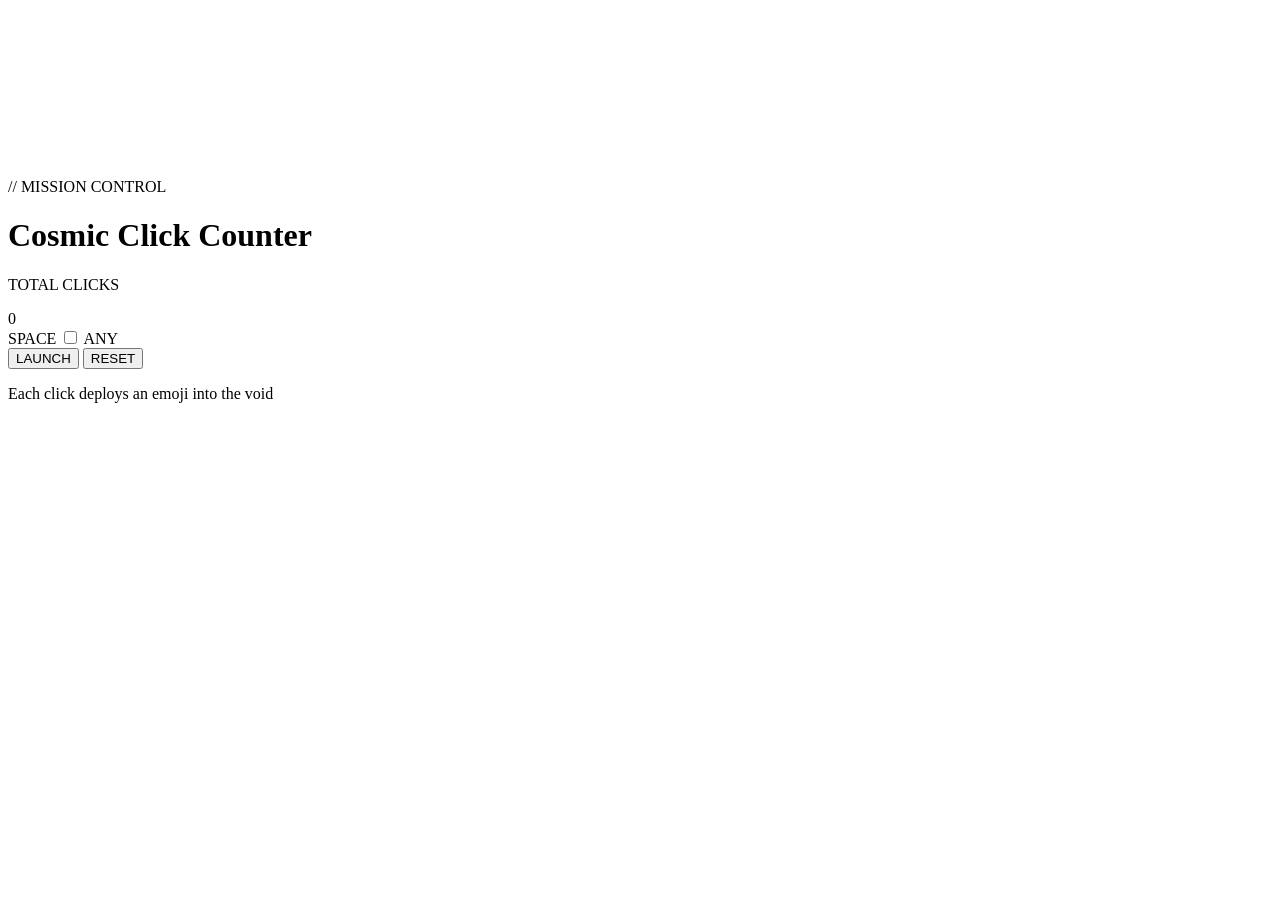
==== index.html @ 3d2c786d "updated favicon" ====
<!DOCTYPE html>
<html lang="en">
<head>
  <meta charset="UTF-8">
  <meta name="viewport" content="width=device-width, initial-scale=1.0">
  <title>Cosmic Click Counter</title>
  <link rel="preconnect" href="https://fonts.googleapis.com">
  <link rel="preconnect" href="https://fonts.gstatic.com" crossorigin>
  <link href="https://fonts.googleapis.com/css2?family=Orbitron:wght@400;700;900&display=swap" rel="stylesheet">
  <link rel="stylesheet" href="styles.css">
  <link rel="icon" href="favicon.svg" type="image/svg+xml"/>
  <link rel="apple-touch-icon" href="favicon.svg" type="image/svg+xml"/>
</head>
<body>
  <canvas id="stars"></canvas>

  <main class="container">
    <header class="header">
      <p class="subtitle">// MISSION CONTROL</p>
      <h1>Cosmic Click Counter</h1>
    </header>

    <section class="counter-panel">
      <p class="counter-label">TOTAL CLICKS</p>
      <div class="counter-display" id="counter">0</div>
    </section>

    <div class="emoji-toggle">
      <span class="toggle-label active" id="spaceLabel">SPACE</span>
      <label class="toggle-switch">
        <input type="checkbox" id="emojiToggle" aria-label="Toggle between space and any emojis">
        <span class="toggle-slider"></span>
      </label>
      <span class="toggle-label" id="anyLabel">ANY</span>
    </div>

    <div class="button-row">
      <button class="launch-btn" id="launchBtn" type="button">
        <span class="btn-glow"></span>
        <span class="btn-text">LAUNCH</span>
      </button>
      <button class="reset-btn" id="resetBtn" type="button">RESET</button>
    </div>

    <p class="hint">Each click deploys an emoji into the void</p>
  </main>

  <div id="emojiLayer"></div>

  <script src="unicode16-emojis.js"></script>
  <script src="space-emojis.js"></script>
  <script src="script.js"></script>
</body>
</html>
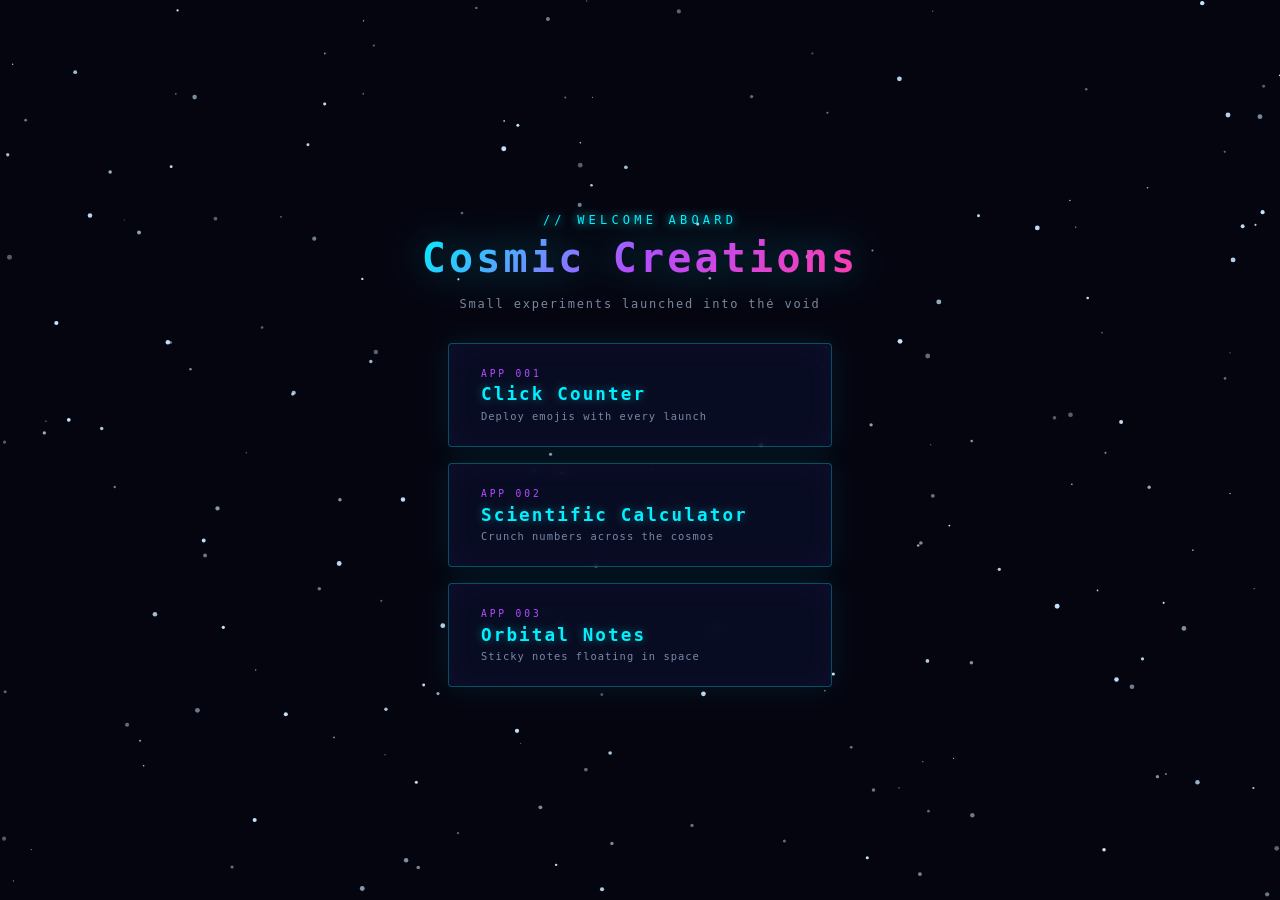
==== commit 00cd7d13: "added calculator and note-taking pages" ====
--- a/index.html
+++ b/index.html
@@ -3,52 +3,45 @@
 <head>
   <meta charset="UTF-8">
   <meta name="viewport" content="width=device-width, initial-scale=1.0">
-  <title>Cosmic Click Counter</title>
+  <title>Cosmic Creations</title>
   <link rel="preconnect" href="https://fonts.googleapis.com">
   <link rel="preconnect" href="https://fonts.gstatic.com" crossorigin>
   <link href="https://fonts.googleapis.com/css2?family=Orbitron:wght@400;700;900&display=swap" rel="stylesheet">
   <link rel="stylesheet" href="styles.css">
-  <link rel="icon" href="favicon.svg" type="image/svg+xml"/>
-  <link rel="apple-touch-icon" href="favicon.svg" type="image/svg+xml"/>
+  <link rel="icon" href="favicon.png" sizes="288x291" type="image/png"/>
+  <link rel="icon" href="favicon.svg" sizes="any" type="image/svg+xml"/>
+  <link rel="apple-touch-icon" href="favicon.png" sizes="any" type="image/png"/>
 </head>
 <body>
   <canvas id="stars"></canvas>
 
   <main class="container">
     <header class="header">
-      <p class="subtitle">// MISSION CONTROL</p>
-      <h1>Cosmic Click Counter</h1>
+      <p class="subtitle">// WELCOME ABOARD</p>
+      <h1>Cosmic Creations</h1>
     </header>
 
-    <section class="counter-panel">
-      <p class="counter-label">TOTAL CLICKS</p>
-      <div class="counter-display" id="counter">0</div>
-    </section>
+    <p class="home-tagline">Small experiments launched into the void</p>
 
-    <div class="emoji-toggle">
-      <span class="toggle-label active" id="spaceLabel">SPACE</span>
-      <label class="toggle-switch">
-        <input type="checkbox" id="emojiToggle" aria-label="Toggle between space and any emojis">
-        <span class="toggle-slider"></span>
-      </label>
-      <span class="toggle-label" id="anyLabel">ANY</span>
-    </div>
-
-    <div class="button-row">
-      <button class="launch-btn" id="launchBtn" type="button">
-        <span class="btn-glow"></span>
-        <span class="btn-text">LAUNCH</span>
-      </button>
-      <button class="reset-btn" id="resetBtn" type="button">RESET</button>
-    </div>
-
-    <p class="hint">Each click deploys an emoji into the void</p>
+    <nav class="app-list" aria-label="Apps">
+      <a class="app-card" href="click-counter.html">
+        <span class="app-card-label">APP 001</span>
+        <span class="app-card-title">Click Counter</span>
+        <span class="app-card-desc">Deploy emojis with every launch</span>
+      </a>
+      <a class="app-card" href="scientific-calculator.html">
+        <span class="app-card-label">APP 002</span>
+        <span class="app-card-title">Scientific Calculator</span>
+        <span class="app-card-desc">Crunch numbers across the cosmos</span>
+      </a>
+      <a class="app-card" href="notes.html">
+        <span class="app-card-label">APP 003</span>
+        <span class="app-card-title">Orbital Notes</span>
+        <span class="app-card-desc">Sticky notes floating in space</span>
+      </a>
+    </nav>
   </main>
 
-  <div id="emojiLayer"></div>
-
-  <script src="unicode16-emojis.js"></script>
-  <script src="space-emojis.js"></script>
-  <script src="script.js"></script>
+  <script src="stars.js"></script>
 </body>
 </html>
--- a/styles.css
+++ b/styles.css
@@ -0,0 +1,710 @@
+*,
+*::before,
+*::after {
+  box-sizing: border-box;
+  margin: 0;
+  padding: 0;
+}
+
+:root {
+  --space-bg: #050510;
+  --neon-cyan: #00f0ff;
+  --neon-purple: #b44dff;
+  --neon-pink: #ff3cac;
+  --panel-bg: rgba(10, 15, 40, 0.75);
+  --text-dim: rgba(200, 220, 255, 0.6);
+}
+
+html,
+body {
+  width: 100%;
+  height: 100%;
+  overflow: hidden;
+  font-family: "Orbitron", monospace;
+  background: var(--space-bg);
+  color: #e8f4ff;
+}
+
+body:has(.container--calc) {
+  overflow-y: auto;
+}
+
+body.notes-body {
+  overflow: hidden;
+}
+
+.notes-toolbar {
+  position: fixed;
+  top: 0;
+  left: 0;
+  right: 0;
+  z-index: 10;
+  display: flex;
+  align-items: center;
+  justify-content: space-between;
+  gap: 1rem;
+  padding: 0.75rem 1.25rem;
+  border-bottom: 1px solid rgba(0, 240, 255, 0.25);
+  background: rgba(5, 8, 25, 0.85);
+  backdrop-filter: blur(10px);
+}
+
+.notes-toolbar-start {
+  display: flex;
+  align-items: center;
+  gap: 1rem;
+}
+
+.notes-toolbar-title {
+  font-size: 0.75rem;
+  font-weight: 700;
+  letter-spacing: 0.2em;
+  color: var(--neon-cyan);
+  text-shadow: 0 0 10px rgba(0, 240, 255, 0.4);
+}
+
+.notes-toolbar-actions {
+  display: flex;
+  flex-wrap: wrap;
+  gap: 0.5rem;
+}
+
+.notes-btn {
+  padding: 0.5rem 0.85rem;
+  font-family: inherit;
+  font-size: 0.6rem;
+  font-weight: 700;
+  letter-spacing: 0.12em;
+  color: var(--text-dim);
+  background: rgba(10, 15, 40, 0.9);
+  border: 1px solid rgba(0, 240, 255, 0.25);
+  border-radius: 4px;
+  cursor: pointer;
+  transition: color 0.2s ease, border-color 0.2s ease, box-shadow 0.2s ease;
+}
+
+.notes-btn:hover {
+  color: #e8f4ff;
+  border-color: var(--neon-cyan);
+  box-shadow: 0 0 12px rgba(0, 240, 255, 0.2);
+}
+
+.notes-btn--primary {
+  color: #fff;
+  border-color: var(--neon-cyan);
+  background: linear-gradient(135deg, rgba(0, 240, 255, 0.15), rgba(180, 77, 255, 0.25));
+  box-shadow: 0 0 12px rgba(0, 240, 255, 0.2);
+}
+
+.notes-board {
+  position: fixed;
+  inset: 0;
+  z-index: 1;
+  padding-top: 3.5rem;
+  overflow: hidden;
+}
+
+.note {
+  position: absolute;
+  display: flex;
+  flex-direction: column;
+  border: 1px solid rgba(0, 240, 255, 0.35);
+  border-radius: 4px;
+  background: var(--panel-bg);
+  box-shadow:
+    0 0 24px rgba(0, 240, 255, 0.12),
+    inset 0 0 24px rgba(180, 77, 255, 0.05);
+  backdrop-filter: blur(8px);
+  overflow: hidden;
+}
+
+.note--dragging {
+  cursor: grabbing;
+  box-shadow:
+    0 0 32px rgba(0, 240, 255, 0.3),
+    inset 0 0 24px rgba(180, 77, 255, 0.08);
+}
+
+.note--resizing {
+  box-shadow:
+    0 0 32px rgba(180, 77, 255, 0.3),
+    inset 0 0 24px rgba(180, 77, 255, 0.08);
+}
+
+.note-header {
+  display: flex;
+  align-items: center;
+  gap: 0.35rem;
+  padding: 0.45rem 0.5rem;
+  border-bottom: 1px solid rgba(0, 240, 255, 0.2);
+  cursor: grab;
+  user-select: none;
+}
+
+.note--dragging .note-header {
+  cursor: grabbing;
+}
+
+.note-drag-handle {
+  font-size: 0.75rem;
+  color: var(--text-dim);
+  line-height: 1;
+}
+
+.note-title {
+  flex: 1;
+  min-width: 0;
+  font-family: inherit;
+  font-size: 0.65rem;
+  font-weight: 700;
+  letter-spacing: 0.08em;
+  color: var(--neon-cyan);
+  background: transparent;
+  border: none;
+  outline: none;
+}
+
+.note-title::placeholder {
+  color: rgba(0, 240, 255, 0.35);
+}
+
+.note-delete {
+  flex-shrink: 0;
+  width: 1.4rem;
+  height: 1.4rem;
+  font-size: 1rem;
+  line-height: 1;
+  color: var(--text-dim);
+  background: transparent;
+  border: 1px solid transparent;
+  border-radius: 4px;
+  cursor: pointer;
+  transition: color 0.2s ease, border-color 0.2s ease;
+}
+
+.note-delete:hover {
+  color: var(--neon-pink);
+  border-color: rgba(255, 60, 172, 0.4);
+}
+
+.note-content {
+  flex: 1;
+  min-height: 0;
+  width: 100%;
+  padding: 0.65rem 0.75rem;
+  font-family: inherit;
+  font-size: 0.65rem;
+  letter-spacing: 0.05em;
+  line-height: 1.5;
+  color: #e8f4ff;
+  background: transparent;
+  border: none;
+  outline: none;
+  resize: none;
+}
+
+.note-content::placeholder {
+  color: var(--text-dim);
+}
+
+.note-resize-handle {
+  position: absolute;
+  right: 0;
+  bottom: 0;
+  width: 1rem;
+  height: 1rem;
+  cursor: nwse-resize;
+  border-right: 2px solid rgba(0, 240, 255, 0.45);
+  border-bottom: 2px solid rgba(0, 240, 255, 0.45);
+  border-bottom-right-radius: 4px;
+}
+
+.note-resize-handle:hover {
+  border-color: var(--neon-cyan);
+  box-shadow: 0 0 8px rgba(0, 240, 255, 0.35);
+}
+
+#stars {
+  position: fixed;
+  inset: 0;
+  z-index: 0;
+  pointer-events: none;
+}
+
+.container {
+  position: relative;
+  z-index: 1;
+  display: flex;
+  flex-direction: column;
+  align-items: center;
+  justify-content: center;
+  min-height: 100vh;
+  gap: 2rem;
+  padding: 2rem;
+}
+
+.header {
+  text-align: center;
+}
+
+.subtitle {
+  font-size: 0.75rem;
+  letter-spacing: 0.35em;
+  color: var(--neon-cyan);
+  margin-bottom: 0.5rem;
+  text-shadow: 0 0 10px var(--neon-cyan);
+}
+
+.header h1 {
+  font-size: clamp(1.5rem, 4vw, 2.5rem);
+  font-weight: 900;
+  letter-spacing: 0.08em;
+  background: linear-gradient(135deg, var(--neon-cyan), var(--neon-purple), var(--neon-pink));
+  -webkit-background-clip: text;
+  background-clip: text;
+  -webkit-text-fill-color: transparent;
+  filter: drop-shadow(0 0 20px rgba(0, 240, 255, 0.4));
+}
+
+.counter-panel {
+  text-align: center;
+  padding: 2rem 3.5rem;
+  border: 1px solid rgba(0, 240, 255, 0.3);
+  border-radius: 4px;
+  background: var(--panel-bg);
+  box-shadow:
+    0 0 30px rgba(0, 240, 255, 0.1),
+    inset 0 0 30px rgba(180, 77, 255, 0.05);
+  backdrop-filter: blur(8px);
+}
+
+.counter-label {
+  font-size: 0.7rem;
+  letter-spacing: 0.3em;
+  color: var(--text-dim);
+  margin-bottom: 0.75rem;
+}
+
+.counter-display {
+  font-size: clamp(3rem, 10vw, 5rem);
+  font-weight: 700;
+  color: var(--neon-cyan);
+  text-shadow:
+    0 0 10px var(--neon-cyan),
+    0 0 30px rgba(0, 240, 255, 0.5);
+  line-height: 1;
+  transition: transform 0.15s ease;
+}
+
+.counter-display.pulse {
+  transform: scale(1.08);
+}
+
+.emoji-toggle {
+  display: flex;
+  align-items: center;
+  gap: 0.75rem;
+}
+
+.toggle-label {
+  font-size: 0.65rem;
+  letter-spacing: 0.2em;
+  color: var(--text-dim);
+  transition: color 0.2s ease, text-shadow 0.2s ease;
+}
+
+.toggle-label.active {
+  color: var(--neon-cyan);
+  text-shadow: 0 0 10px var(--neon-cyan);
+}
+
+.toggle-switch {
+  position: relative;
+  display: inline-block;
+  width: 52px;
+  height: 28px;
+  flex-shrink: 0;
+}
+
+.toggle-switch input {
+  opacity: 0;
+  width: 0;
+  height: 0;
+}
+
+.toggle-slider {
+  position: absolute;
+  inset: 0;
+  cursor: pointer;
+  background: rgba(10, 15, 40, 0.9);
+  border: 1px solid rgba(0, 240, 255, 0.3);
+  border-radius: 28px;
+  transition: border-color 0.2s ease, box-shadow 0.2s ease;
+}
+
+.toggle-slider::before {
+  content: "";
+  position: absolute;
+  height: 20px;
+  width: 20px;
+  left: 3px;
+  bottom: 3px;
+  background: var(--neon-cyan);
+  border-radius: 50%;
+  box-shadow: 0 0 10px var(--neon-cyan);
+  transition: transform 0.2s ease, background 0.2s ease, box-shadow 0.2s ease;
+}
+
+.toggle-switch input:checked + .toggle-slider {
+  border-color: rgba(255, 60, 172, 0.5);
+  box-shadow: 0 0 15px rgba(255, 60, 172, 0.2);
+}
+
+.toggle-switch input:checked + .toggle-slider::before {
+  transform: translateX(24px);
+  background: var(--neon-pink);
+  box-shadow: 0 0 10px var(--neon-pink);
+}
+
+.toggle-switch input:focus-visible + .toggle-slider {
+  outline: 2px solid var(--neon-purple);
+  outline-offset: 2px;
+}
+
+.button-row {
+  display: flex;
+  gap: 1rem;
+  flex-wrap: wrap;
+  justify-content: center;
+}
+
+.launch-btn {
+  position: relative;
+  padding: 1.1rem 3rem;
+  font-family: inherit;
+  font-size: 1rem;
+  font-weight: 700;
+  letter-spacing: 0.25em;
+  color: #fff;
+  background: linear-gradient(135deg, rgba(0, 240, 255, 0.15), rgba(180, 77, 255, 0.25));
+  border: 2px solid var(--neon-cyan);
+  border-radius: 4px;
+  cursor: pointer;
+  overflow: hidden;
+  transition: transform 0.1s ease, box-shadow 0.2s ease;
+  box-shadow:
+    0 0 20px rgba(0, 240, 255, 0.3),
+    inset 0 0 20px rgba(0, 240, 255, 0.05);
+}
+
+.launch-btn:hover {
+  box-shadow:
+    0 0 40px rgba(0, 240, 255, 0.5),
+    0 0 60px rgba(180, 77, 255, 0.3),
+    inset 0 0 20px rgba(0, 240, 255, 0.1);
+}
+
+.launch-btn:active {
+  transform: scale(0.96);
+}
+
+.reset-btn {
+  padding: 1.1rem 2rem;
+  font-family: inherit;
+  font-size: 0.85rem;
+  font-weight: 700;
+  letter-spacing: 0.25em;
+  color: var(--text-dim);
+  background: transparent;
+  border: 1px solid rgba(255, 60, 172, 0.4);
+  border-radius: 4px;
+  cursor: pointer;
+  transition: transform 0.1s ease, color 0.2s ease, box-shadow 0.2s ease, border-color 0.2s ease;
+}
+
+.reset-btn:hover {
+  color: var(--neon-pink);
+  border-color: var(--neon-pink);
+  box-shadow: 0 0 20px rgba(255, 60, 172, 0.3);
+}
+
+.reset-btn:active {
+  transform: scale(0.96);
+}
+
+.btn-glow {
+  position: absolute;
+  inset: 0;
+  background: linear-gradient(
+    90deg,
+    transparent,
+    rgba(0, 240, 255, 0.3),
+    transparent
+  );
+  transform: translateX(-100%);
+  animation: sweep 3s ease-in-out infinite;
+}
+
+.btn-text {
+  position: relative;
+  z-index: 1;
+}
+
+@keyframes sweep {
+  0%,
+  100% {
+    transform: translateX(-100%);
+  }
+  50% {
+    transform: translateX(100%);
+  }
+}
+
+.hint {
+  font-size: 0.65rem;
+  letter-spacing: 0.15em;
+  color: var(--text-dim);
+  text-align: center;
+}
+
+#emojiLayer {
+  position: fixed;
+  inset: 0;
+  z-index: 2;
+  pointer-events: none;
+  overflow: hidden;
+}
+
+.flying-emoji {
+  position: absolute;
+  font-size: 2rem;
+  line-height: 1;
+  user-select: none;
+  filter: drop-shadow(0 0 8px rgba(255, 255, 255, 0.6));
+  will-change: transform;
+}
+
+.home-tagline {
+  font-size: 0.75rem;
+  letter-spacing: 0.15em;
+  color: var(--text-dim);
+  text-align: center;
+  margin-top: -1rem;
+}
+
+.app-list {
+  display: flex;
+  flex-direction: column;
+  gap: 1rem;
+  width: min(100%, 24rem);
+}
+
+.app-card {
+  display: flex;
+  flex-direction: column;
+  gap: 0.35rem;
+  padding: 1.5rem 2rem;
+  text-decoration: none;
+  color: inherit;
+  border: 1px solid rgba(0, 240, 255, 0.3);
+  border-radius: 4px;
+  background: var(--panel-bg);
+  box-shadow:
+    0 0 30px rgba(0, 240, 255, 0.1),
+    inset 0 0 30px rgba(180, 77, 255, 0.05);
+  backdrop-filter: blur(8px);
+  transition: transform 0.15s ease, border-color 0.2s ease, box-shadow 0.2s ease;
+}
+
+.app-card:hover {
+  transform: translateY(-2px);
+  border-color: var(--neon-cyan);
+  box-shadow:
+    0 0 40px rgba(0, 240, 255, 0.25),
+    inset 0 0 30px rgba(180, 77, 255, 0.08);
+}
+
+.app-card-label {
+  font-size: 0.6rem;
+  letter-spacing: 0.3em;
+  color: var(--neon-purple);
+}
+
+.app-card-title {
+  font-size: 1.1rem;
+  font-weight: 700;
+  letter-spacing: 0.12em;
+  color: var(--neon-cyan);
+  text-shadow: 0 0 10px rgba(0, 240, 255, 0.4);
+}
+
+.app-card-desc {
+  font-size: 0.65rem;
+  letter-spacing: 0.1em;
+  color: var(--text-dim);
+}
+
+.home-link {
+  font-size: 0.65rem;
+  letter-spacing: 0.15em;
+  color: var(--text-dim);
+  text-decoration: none;
+  transition: color 0.2s ease, text-shadow 0.2s ease;
+}
+
+.home-link:hover {
+  color: var(--neon-cyan);
+  text-shadow: 0 0 10px var(--neon-cyan);
+}
+
+.container--calc {
+  gap: 1.25rem;
+  padding: 1.5rem;
+  overflow-y: auto;
+}
+
+.calc-panel {
+  width: min(100%, 22rem);
+  padding: 1.25rem;
+  border: 1px solid rgba(0, 240, 255, 0.3);
+  border-radius: 4px;
+  background: var(--panel-bg);
+  box-shadow:
+    0 0 30px rgba(0, 240, 255, 0.1),
+    inset 0 0 30px rgba(180, 77, 255, 0.05);
+  backdrop-filter: blur(8px);
+}
+
+.calc-display {
+  min-height: 4.5rem;
+  margin-bottom: 0.75rem;
+  padding: 0.75rem 1rem;
+  text-align: right;
+  border: 1px solid rgba(0, 240, 255, 0.2);
+  border-radius: 4px;
+  background: rgba(5, 8, 25, 0.6);
+}
+
+.calc-expression {
+  min-height: 1rem;
+  font-size: 0.65rem;
+  letter-spacing: 0.05em;
+  color: var(--text-dim);
+  word-break: break-all;
+}
+
+.calc-result {
+  font-size: clamp(1.5rem, 5vw, 2rem);
+  font-weight: 700;
+  color: var(--neon-cyan);
+  text-shadow: 0 0 10px rgba(0, 240, 255, 0.4);
+  word-break: break-all;
+  line-height: 1.2;
+}
+
+.calc-result--error {
+  color: var(--neon-pink);
+  text-shadow: 0 0 10px rgba(255, 60, 172, 0.5);
+}
+
+.calc-mode {
+  display: flex;
+  gap: 0.5rem;
+  margin-bottom: 0.75rem;
+}
+
+.calc-mode-btn {
+  flex: 1;
+  padding: 0.45rem;
+  font-family: inherit;
+  font-size: 0.6rem;
+  font-weight: 700;
+  letter-spacing: 0.15em;
+  color: var(--text-dim);
+  background: transparent;
+  border: 1px solid rgba(0, 240, 255, 0.25);
+  border-radius: 4px;
+  cursor: pointer;
+  transition: color 0.2s ease, border-color 0.2s ease, box-shadow 0.2s ease;
+}
+
+.calc-mode-btn.active {
+  color: var(--neon-cyan);
+  border-color: var(--neon-cyan);
+  box-shadow: 0 0 12px rgba(0, 240, 255, 0.25);
+}
+
+.calc-mode-btn:hover:not(.active) {
+  border-color: rgba(180, 77, 255, 0.5);
+  color: #e8f4ff;
+}
+
+.calc-keys {
+  display: grid;
+  grid-template-columns: repeat(5, 1fr);
+  gap: 0.4rem;
+}
+
+.calc-btn {
+  padding: 0.65rem 0.25rem;
+  font-family: inherit;
+  font-size: 0.7rem;
+  font-weight: 700;
+  letter-spacing: 0.05em;
+  color: #e8f4ff;
+  background: rgba(10, 15, 40, 0.9);
+  border: 1px solid rgba(0, 240, 255, 0.2);
+  border-radius: 4px;
+  cursor: pointer;
+  transition: transform 0.1s ease, border-color 0.2s ease, box-shadow 0.2s ease;
+}
+
+.calc-btn:hover {
+  border-color: var(--neon-cyan);
+  box-shadow: 0 0 10px rgba(0, 240, 255, 0.2);
+}
+
+.calc-btn:active {
+  transform: scale(0.94);
+}
+
+.calc-btn--fn {
+  color: var(--neon-purple);
+  border-color: rgba(180, 77, 255, 0.35);
+  font-size: 0.6rem;
+}
+
+.calc-btn--fn:hover {
+  border-color: var(--neon-purple);
+  box-shadow: 0 0 10px rgba(180, 77, 255, 0.25);
+}
+
+.calc-btn--op {
+  color: var(--neon-cyan);
+  border-color: rgba(0, 240, 255, 0.35);
+}
+
+.calc-btn--action {
+  color: var(--neon-pink);
+  border-color: rgba(255, 60, 172, 0.35);
+}
+
+.calc-btn--action:hover {
+  border-color: var(--neon-pink);
+  box-shadow: 0 0 10px rgba(255, 60, 172, 0.25);
+}
+
+.calc-btn--equals {
+  color: #fff;
+  background: linear-gradient(135deg, rgba(0, 240, 255, 0.2), rgba(180, 77, 255, 0.3));
+  border-color: var(--neon-cyan);
+  box-shadow: 0 0 12px rgba(0, 240, 255, 0.2);
+}
+
+.calc-btn--equals:hover {
+  box-shadow: 0 0 20px rgba(0, 240, 255, 0.4);
+}
+
+.calc-btn--zero {
+  grid-column: span 2;
+}
